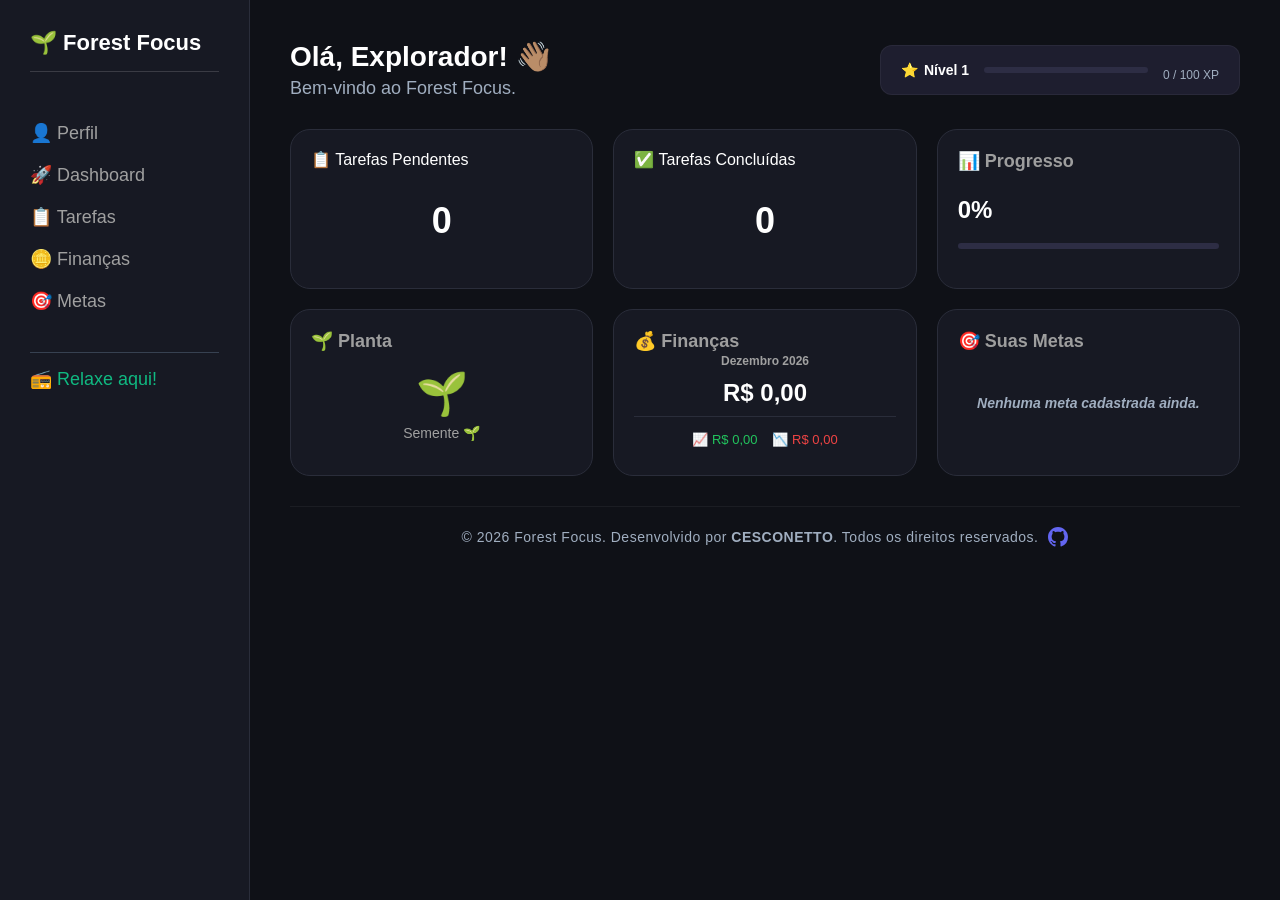
==== index.html @ 033cd70a "Estrutura ajustada para GitHub Pages" ====
<!DOCTYPE html>
<html lang="pt-BR">
<head>
  <meta charset="UTF-8">
  <meta name="viewport" content="width=device-width, initial-scale=1.0">
  <title>Dashboard - Forest Focus</title>
  <link class="icon" type="image/png" href="assets/img/favicon.png">
  <link rel="stylesheet" href="assets/css/style.css">
</head>
<body>

  <div class="container">

    <aside class="sidebar">
      <h2>🌱 Forest Focus</h2>
      <nav>
        <a href="pages/perfil.html">👤 Perfil</a>
        <a href="pages/index.html">🚀 Dashboard</a>
        <a href="pages/tarefas.html">📋 Tarefas</a>
        <a href="pages/financas.html">🪙 Finanças</a>
        <a href="pages/metas.html">🎯 Metas</a>

        <a href="https://www.youtube.com/watch?v=WpcsGddAj6o" target="_blank" style="margin-top: 20px; color: #10b981; border-top: 1px solid #374151; padding-top: 15px;">
          📻 Relaxe aqui!
        </a>
      </nav>
    </aside>

    <main class="main-content">

      <header style="display: flex; justify-content: space-between; align-items: center; margin-bottom: 30px; width: 100%;">
        <div>
          <h1 style="margin: 0; font-size: 28px; color: #fff;"> Olá, Explorador! 👋🏽</h1>
          <p style="margin: 5px 0 0 0; color: #a0aec0;">Bem-vindo ao Forest Focus.</p>
        </div>
        
        <div class="user-level-top" style="display: flex; align-items: center; gap: 15px; background: #1e1e2f; padding: 12px 20px; border-radius: 12px; min-width: 360px; border: 1px solid rgba(255,255,255,0.05);">
          <span style="font-size: 14px; font-weight: bold; color: #fff; white-space: nowrap; display: flex; align-items: center; gap: 6px;">
            ⭐ <span id="levelText" style="font-size: 14px; font-weight: bold; color: #fff; margin: 0; padding: 0; line-height: 1;">Nível 1</span>
          </span>
          <div class="progress-bar" style="flex-grow: 1; min-width: 120px; height: 6px; background: #2d2d44; border-radius: 3px; overflow: hidden; margin: 0;">
            <div id="levelFill" style="height: 100%; background: #f59e0b; width: 70%;"></div>
          </div>
          <span id="xpText" style="font-size: 12px; color: #a0aec0; font-weight: 500; white-space: nowrap;">70/100 XP</span>
        </div>
      </header>

      <section class="cards">

        <div class="card card-dash" style="display: flex; flex-direction: column; justify-content: flex-start; min-height: 160px; padding: 20px;">
          <h3 style="margin: 0 0 5px 0; font-size: 16px; color: #fff; font-weight: 500; text-align: left; width: 100%;">📋 Tarefas Pendentes</h3>
          <div style="display: flex; justify-content: center; align-items: center; flex-grow: 1; width: 100%;">
            <p id="taskCounter" class="dash-number" style="margin: 0; font-size: 36px; font-weight: bold; color: #fff; line-height: 1; text-align: center;">0</p>
          </div>
        </div>

        <div class="card card-dash" style="display: flex; flex-direction: column; justify-content: flex-start; min-height: 160px; padding: 20px;">
          <h3 style="margin: 0 0 5px 0; font-size: 16px; color: #fff; font-weight: 500; text-align: left; width: 100%;">✅ Tarefas Concluídas</h3>
          <div style="display: flex; justify-content: center; align-items: center; flex-grow: 1; width: 100%;">
            <p id="completedCounter" class="dash-number" style="margin: 0; font-size: 36px; font-weight: bold; color: #fff; line-height: 1; text-align: center;">0</p>
          </div>
        </div>

        <div class="card card-dash" style="display: flex; flex-direction: column; justify-content: space-between; min-height: 160px; padding: 20px;">
          <h3 style="margin: 0; text-align: left;">📊 Progresso</h3>
          <div style="margin-top: auto; margin-bottom: auto; width: 100%;">
            <p id="progressText" class="dash-number" style="font-size: 24px; font-weight: bold; margin: 0 0 10px 0; text-align: left;">0%</p>
            <div class="progress-bar" style="width: 100%; height: 6px; background: #2d2d44; border-radius: 3px; overflow: hidden;">
              <div id="progressFill" style="height: 100%; background: #6366f1; width: 0%;"></div>
            </div>
          </div>
        </div>

        <div class="card card-dash" style="display: flex; flex-direction: column; justify-content: space-between; min-height: 160px; padding: 20px;">
          <h3 style="margin: 0;">🌱 Planta</h3>
          <div style="margin-top: auto; margin-bottom: auto; text-align: center; width: 100%;">
            <div id="plantStage" style="font-size: 42px; margin: 5px 0;">🌱</div>
            <p id="plantProgress" style="color: var(--text-muted); font-size: 14px; margin: 0; font-weight: 500;">Brotando...</p>
          </div>
        </div>

        <div class="card card-dash" style="display: flex; flex-direction: column; justify-content: space-between; min-height: 160px; padding: 20px;">
          <h3 style="margin: 0;">💰 Finanças</h3>
          <div style="margin-top: auto; margin-bottom: auto; text-align: center; width: 100%;">
            <p id="financeMonth" style="color: var(--text-muted); font-size: 12px; margin: 0;">Junho 2026</p>
            <p id="balanceText" style="font-size: 24px; font-weight: bold; margin: 5px 0;">R$ 0,00</p>
            <div class="finance-summary" style="margin-top: 5px; display: flex; gap: 15px; justify-content: center;">
              <span id="incomeText" style="font-size: 13px;">📈 R$ 0,00</span>
              <span id="expenseText" style="font-size: 13px;">📉 R$ 0,00</span>
            </div>
          </div>
        </div>

        <div class="card card-dash" style="display: flex; flex-direction: column; justify-content: space-between; min-height: 160px; padding: 20px;">
          <h3 style="margin: 0; text-align: left;">🎯 Suas Metas</h3>
          <div id="dashboardGoalsContent" style="margin-top: auto; margin-bottom: auto; width: 100%; display: flex; flex-direction: column; justify-content: center;">
            <p style="color: #a0aec0; font-style: italic; font-size: 14px; margin: 0; text-align: left;">Carregando metas...</p>
          </div>
        </div>

      </section>

      <footer class="main-footer" style="display: flex; justify-content: center; align-items: center; gap: 10px; padding: 20px 0; margin-top: 30px; border-top: 1px solid rgba(255,255,255,0.05);">
        <p style="margin: 0; color: #a0aec0; font-size: 14px;">
          &copy; 2026 Forest Focus. Desenvolvido por <strong>CESCONETTO</strong>. Todos os direitos reservados.
        </p>
        <a href="https://github.com/ViniCesco" target="_blank" title="Ver meu GitHub" style="display: flex; align-items: center; text-decoration: none; transition: transform 0.2s ease;">
          <svg height="20" width="20" viewBox="0 0 16 16" fill="#6366f1" style="cursor: pointer;" onmouseover="this.style.fill='#818cf8'" onmouseout="this.style.fill='#6366f1'">
            <path d="M8 0C3.58 0 0 3.58 0 8c0 3.54 2.29 6.53 5.47 7.59.4.07.55-.17.55-.38 0-.19-.01-.82-.01-1.49-2.01.37-2.53-.49-2.69-.94-.09-.23-.48-.94-.82-1.13-.28-.15-.68-.52-.01-.53.63-.01 1.08.58 1.23.82.72 1.21 1.87.87 2.33.66.07-.52.28-.87.51-1.07-1.78-.2-3.64-.89-3.64-3.95 0-.87.31-1.59.82-2.15-.08-.2-.36-1.02.08-2.12 0 0 .67-.21 2.2.82.64-.18 1.32-.27 2-.27.68 0 1.36.09 2 .27 1.53-1.04 2.2-.82 2.2-.82.44 1.1.16 1.92.08 2.12.51.56.82 1.27.82 2.15 0 3.07-1.87 3.75-3.65 3.95.29.25.54.73.54 1.48 0 1.07-.01 1.93-.01 2.2 0 .21.15.46.55.38A8.013 8.013 0 0016 8c0-4.42-3.58-8-8-8z"></path>
          </svg>
        </a>
      </footer>

    </main>
  </div>

  <script src="assets/js/dashboard.js"></script>
</body>
</html>
---- assets/css/style.css ----
/* ========================================
   1. CONFIGURAÇÕES GERAIS E VARIÁVEIS
======================================== */
:root {
  --bg-main: #0f1117;
  --bg-card: #171923;
  --bg-select: #151a2e;
  --border-color: #2a2d3a;
  --primary: #4f46e5;
  --primary-hover: #6d5dfc;
  --success: #22c55e;
  --danger: #ef4444;
  --text-white: #ffffff;
  --text-muted: #a0a0a0;
  --text-label: #9e9e9e;
}

* {
  margin: 0;
  padding: 0;
  box-sizing: border-box;
  font-family: Arial, sans-serif;
}

body {
  background: var(--bg-main);
  color: var(--text-white);
}

.section-divider, hr {
  width: 100%;
  height: 1px;
  background: var(--border-color);
  border: none;
  margin: 40px 0;
}

hr {
  margin: 15px 0;
}

/* ========================================
   2. ESTRUTURA BASE E SIDEBAR
======================================== */
.container {
  display: flex;
  min-height: 100vh;
}

.main-content {
  flex: 1;
  padding: 40px;
}

header {
  margin-bottom: 40px;
}

header h1 {
  font-size: 36px;
  margin-bottom: 10px;
}

header p {
  color: var(--text-label);
  font-size: 18px;
}

.sidebar {
  width: 250px;
  background: var(--bg-card);
  padding: 30px;
  border-right: 1px solid var(--border-color);
}

.sidebar h2 {
  font-size: 22px;
  color: #ffffff;
  font-weight: 700;
  margin-bottom: 50px;
  white-space: nowrap;
  padding-bottom: 15px;
  border-bottom: 1px solid rgba(255, 255, 255, 0.15);
  display: block;
}

.sidebar nav {
  display: flex;
  flex-direction: column;
  gap: 20px;
}

.sidebar a {
  text-decoration: none;
  color: var(--text-muted);
  font-size: 18px;
  transition: transform 0.3s ease, color 0.3s ease;
}

.sidebar a:hover {
  color: var(--text-white);
  transform: translateX(5px);
}

/* ========================================
   3. CARDS DO PAINEL (DASHBOARD & METAS)
======================================== */
.cards {
  display: grid;
  grid-template-columns: repeat(3, 1fr);
  gap: 20px;
}

.card {
  background: var(--bg-card);
  padding: 30px;
  border-radius: 20px;
  border: 1px solid var(--border-color);
  transition: transform 0.3s ease, border-color 0.3s ease;
}

.card:hover {
  transform: translateY(-5px);
  border-color: var(--primary);
}

.card h3 {
  color: var(--text-label);
  margin-bottom: 15px;
  font-size: 18px;
}

.card p {
  font-weight: bold;
  line-height: 1.5;
}

.card-wide {
  grid-column: span 3;
}

.meta-empty {
  text-align: center;
  margin-top: 30px;
  color: var(--text-label);
}

/* ========================================
   4. FORMULÁRIOS E CAMPOS DE ENTRADA
======================================== */
.tasks {
  margin-top: 15px;
}

.tasks h2 {
  margin-bottom: 20px;
}

.task-input {
  display: flex;
  gap: 10px;
  margin-bottom: 20px;
}

.task-input input {
  flex: 1;
  padding: 15px;
  border: none;
  border-radius: 12px;
  background: var(--bg-card);
  color: var(--text-white);
  font-size: 16px;
}

.task-input input:focus {
  outline: 2px solid var(--primary);
}

.task-input select, 
#taskCategory, 
#taskPriority {
  height: 48px;
  padding: 0 16px;
  border: 1px solid rgba(255, 255, 255, 0.05);
  border-radius: 16px;
  background: var(--bg-select);
  color: var(--text-white);
  font-size: 15px;
  min-width: 180px;
  outline: none;
  cursor: pointer;
  transition: background 0.2s ease;
}

#taskPriority {
  min-width: 170px;
}

.task-input select:hover, 
#taskCategory:hover {
  background: #1b2240;
}

#taskCategory:focus {
  box-shadow: 0 0 0 2px rgba(109, 93, 252, 0.3);
}

.task-input button {
  height: 48px;
  padding: 0 25px;
  border: none;
  border-radius: 12px;
  background: var(--primary-hover);
  color: var(--text-white);
  font-weight: 600;
  cursor: pointer;
  transition: transform 0.3s ease;
}

.task-input button:hover {
  transform: scale(1.03);
}

/* ========================================
   5. LISTAGEM DE TAREFAS E CONTEÚDO
======================================== */
#taskList {
  list-style: none;
}

#taskList li {
  background: var(--bg-card);
  border: 1px solid var(--border-color);
  padding: 15px;
  border-radius: 12px;
  margin-bottom: 10px;
  display: flex;
  justify-content: space-between;
  align-items: center;
  transition: border-color 0.3s ease;
}

#taskList li:hover {
  border-color: var(--primary);
}

.check-container {
  display: flex;
  align-items: center;
  gap: 10px;
  cursor: pointer;
}

.check-container input {
  width: 18px;
  height: 18px;
}

.completed, .done {
  text-decoration: line-through;
  opacity: 0.5;
}

.task-tags {
  display: flex;
  gap: 6px;
  margin-bottom: 6px;
}

.task-category {
  display: inline-block;
  padding: 4px 10px;
  border-radius: 20px;
  background: rgba(124, 92, 255, 0.15);
  color: #a78bfa;
  font-size: 11px;
  font-weight: 600;
}

.task-priority {
  display: inline-block;
  padding: 4px 10px;
  border-radius: 20px;
  background: rgba(255, 255, 255, 0.08);
  font-size: 11px;
  font-weight: 600;
}

.task-actions {
  display: flex;
  gap: 10px;
}

.task-actions button, 
#taskList button {
  background: transparent;
  border: none;
  cursor: pointer;
  font-size: 18px;
  margin-left: 5px;
  transition: transform 0.2s ease;
}

#taskList button:hover {
  transform: scale(1.2);
}

/* ========================================
   6. MÓDULO GAMIFICAÇÃO & JARDIM FLORESTA
======================================= */
.progress-bar {
  width: 100%;
  height: 10px;
  margin-top: 15px;
  background: var(--border-color);
  border-radius: 999px;
  overflow: hidden;
}

#progressFill {
  width: 0%;
  height: 100%;
  background: var(--primary);
  transition: width 0.3s ease;
}

#plantStage {
  font-size: 56px;
  margin: 15px 0;
  text-align: center;
}

#plantProgress {
  margin-top: 5px;
  color: var(--text-muted);
  font-size: 16px;
  text-align: center;
}

#gardenArea {
  display: none;
  margin-top: 15px;
  font-size: 28px;
  line-height: 1.8;
}

#treeCounter, #levelText {
  font-size: 32px;
  text-align: center;
}

#levelFill {
  width: 0%;
  height: 100%;
  background: gold;
  transition: width 0.3s ease;
}

#xpText {
  font-size: 14px;
  text-align: center;
  margin-top: 10px;
  color: var(--text-muted);
}

#newDayButton, #toggleGardenButton {
  border: none;
  padding: 12px 20px;
  border-radius: 12px;
  color: var(--text-white);
  font-weight: bold;
  cursor: pointer;
  transition: transform 0.3s ease, opacity 0.3s ease;
}

#newDayButton {
  background: var(--success);
  margin-bottom: 20px;
}

#toggleGardenButton {
  width: 100%;
  margin-top: 15px;
  background: var(--primary);
}

#newDayButton:hover, #toggleGardenButton:hover {
  transform: translateY(-2px);
  opacity: 0.9;
}

/* ========================================
   7. MÓDULO FINANCEIRO
======================================== */
#monthFilter {
  width: 100%;
  padding: 14px;
  margin-bottom: 20px;
  border: 1px solid var(--border-color);
  border-radius: 12px;
  background: var(--bg-card);
  color: var(--text-white);
  font-size: 15px;
}

#monthFilter:focus {
  outline: none;
  border-color: var(--primary);
}

#financeMonth {
  color: var(--text-muted);
  font-size: 14px;
  margin-bottom: 10px;
}

.finance-label {
  color: #777;
  font-size: 13px;
  margin-top: 10px;
}

#balanceText {
  font-size: 30px;
  font-weight: bold;
  margin: 10px 0;
}

.finance-summary {
  border-top: 1px solid var(--border-color);
  margin-top: 15px;
  padding-top: 15px;
}

.income, #incomeText, .income-value {
  color: var(--success);
}

.expense, #expenseText, .expense-value {
  color: var(--danger);
}

#incomeText {
  margin-bottom: 8px;
}

.finance-description {
  color: var(--text-white);
  font-weight: bold;
  display: block;
}

.finance-date {
  color: var(--text-label);
  font-size: 12px;
  display: block;
  margin-top: 4px;
}

.income-value, .expense-value {
  font-weight: bold;
  display: block;
  margin-top: 10px;
}

#financeHistory {
  margin-top: 20px;
}

#financeHistory li {
  list-style: none;
  background: var(--bg-card);
  border: 1px solid var(--border-color);
  border-radius: 12px;
  padding: 15px;
  margin-bottom: 10px;
  display: flex;
  justify-content: space-between;
  align-items: center;
}

.delete-finance {
  background: transparent;
  border: none;
  color: var(--danger);
  cursor: pointer;
  font-size: 18px;
}

.month-card {
  background: var(--bg-card);
  border: 1px solid var(--border-color);
  border-radius: 15px;
  padding: 20px;
  margin-bottom: 15px;
}

.month-card h3 { margin-bottom: 10px; }
.month-card p { margin: 5px 0; }

.month-card summary, .smart-guide summary {
  cursor: pointer;
  color: var(--text-muted);
  user-select: none;
}

.month-card summary { margin-top: 10px; }

.month-details {
  margin-top: 15px;
}

.month-details p, .history-line {
  margin-bottom: 10px;
}

.history-line {
  display: flex;
  align-items: center;
  gap: 8px;
  margin: 8px 0;
  color: var(--text-white);
  font-size: 14px;
}

#toggleFinanceHistory {
  width: 100%;
  margin-top: 15px;
  padding: 12px 16px;
  background: var(--bg-card);
  border: 1px solid var(--border-color);
  color: var(--text-muted);
  border-radius: 12px;
  cursor: pointer;
  display: flex;
  align-items: center;
  justify-content: center;
  gap: 8px;
  font-weight: bold;
  transition: border-color 0.3s ease, color 0.3s ease, transform 0.3s ease;
}

#toggleFinanceHistory:hover {
  border-color: var(--primary);
  color: var(--text-white);
  transform: translateY(-2px);
}

/* ========================================
   8. COMPONENTES EXTRA (MÉTODO SMART)
======================================== */
.smart-guide {
  margin-top: 15px;
  margin-bottom: 40px;
  color: var(--text-muted);
}

.smart-content {
  margin-top: 10px;
  padding: 15px;
  border-radius: 12px;
  background: var(--bg-card);
  border: 1px solid var(--border-color);
}

/* ========================================
   9. RESPONSIVIDADE (MEDIA QUERIES)
======================================== */
@media (max-width: 1200px) {
  .cards {
    grid-template-columns: repeat(2, 1fr);
  }
}

@media (max-width: 768px) {
  .container {
    flex-direction: column;
  }

  .sidebar {
    width: 100%;
    border-right: none;
    border-bottom: 1px solid var(--border-color);
  }

  .cards {
    grid-template-columns: 1fr;
  }
  
  .card-wide {
    grid-column: span 1;
  }

  .task-input {
    flex-direction: column;
  }
  
  .task-input select, 
  #taskCategory, 
  #taskPriority {
    width: 100%;
  }
}

/* ========================================
   10. ESTILIZAÇÃO DO RODAPÉ (FOOTER)
======================================== */
.main-footer {
  margin-top: 40px;
  padding: 20px 0;
  border-top: 1px solid rgba(255, 255, 255, 0.05);
  text-align: center;
  width: 100%;
}

.main-footer p {
  color: #64748b;
  font-size: 14px;
  letter-spacing: 0.5px;
}

/* ==========================================
   11. SISTEMA DE AVATAR DO PERFIL 
========================================== */
.avatar-circle {
  width: 80px;
  height: 80px;
  background-color: #1f2937;
  border-radius: 50%;
  display: flex;
  align-items: center;
  justify-content: center;
  font-size: 42px;
  border: 2px solid #374151;
  transition: transform 0.2s ease;
}

.btn-mudar-foto {
  background-color: #374151;
  color: #ffffff;
  border: none;
  padding: 4px 10px;
  border-radius: 6px;
  font-size: 12px;
  cursor: pointer;
  transition: background 0.2s ease;
}

.btn-mudar-foto:hover {
  background-color: #4b5563;
}

.avatar-modal {
  display: none; 
  padding: 20px; 
  background-color: #1f2937; 
  border: 1px solid #374151;
  border-radius: 12px; 
  margin-top: 15px;
  margin-bottom: 20px;
  box-shadow: 0 4px 6px -1px rgba(0, 0, 0, 0.5);
}

.avatar-options {
  font-size: 36px; 
  display: flex; 
  gap: 20px; 
  justify-content: center;
}

.avatar-options span {
  cursor: pointer;
  transition: transform 0.2s ease;
}

.avatar-options span:hover, .avatar-circle:hover {
  transform: scale(1.15);
}
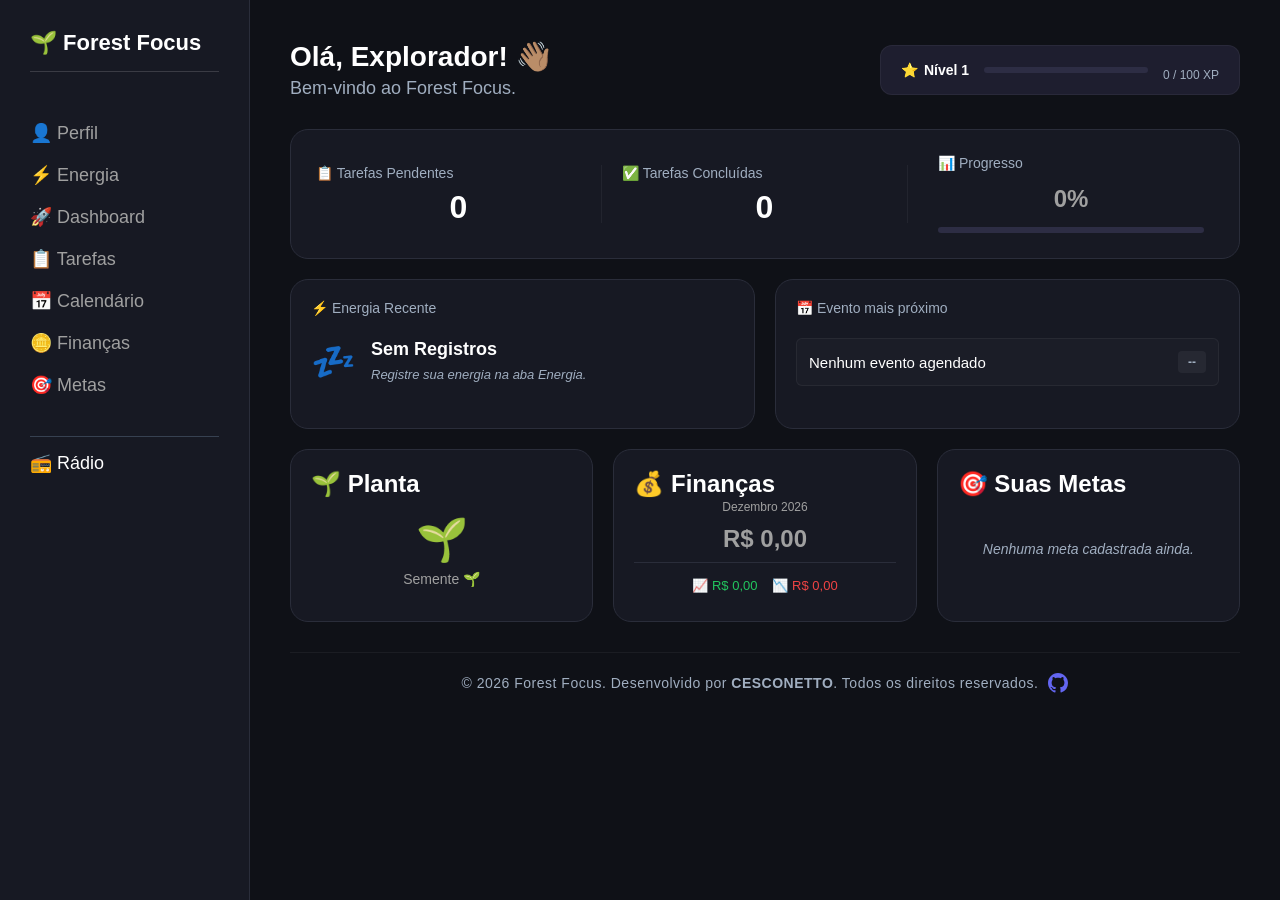
==== commit c84b04d4: "Forest Focos 1.5v" ====
--- a/index.html
+++ b/index.html
@@ -3,25 +3,34 @@
 <head>
   <meta charset="UTF-8">
   <meta name="viewport" content="width=device-width, initial-scale=1.0">
-  <title>Dashboard - Forest Focus</title>
-  <link class="icon" type="image/png" href="assets/img/favicon.png">
+  <title>Dashboard - Forest Focus 1.5v</title>
+  <link rel="icon" type="image/png" href="assets/img/favicon.png">
   <link rel="stylesheet" href="assets/css/style.css">
+  <link rel="manifest" href="./manifest.json">
+<meta name="theme-color" content="#1a1a2e">
+
 </head>
 <body>
 
   <div class="container">
 
     <aside class="sidebar">
-      <h2>🌱 Forest Focus</h2>
+      <h2>🌱 Forest Focus </h2>
+
+      <button class="menu-toggle" aria-label="Abrir menu">
+        Menu <span class="menu-icon">❯</span>
+      </button>
+
       <nav>
         <a href="pages/perfil.html">👤 Perfil</a>
-        <a href="pages/index.html">🚀 Dashboard</a>
+        <a href="pages/energia.html">⚡ Energia</a>
+        <a href="#">🚀 Dashboard</a>
         <a href="pages/tarefas.html">📋 Tarefas</a>
+        <a href="pages/calendario.html">📅 Calendário</a>
         <a href="pages/financas.html">🪙 Finanças</a>
         <a href="pages/metas.html">🎯 Metas</a>
-
-        <a href="https://www.youtube.com/watch?v=WpcsGddAj6o" target="_blank" style="margin-top: 20px; color: #10b981; border-top: 1px solid #374151; padding-top: 15px;">
-          📻 Relaxe aqui!
+        <a href="https://youtu.be/IvgZ4maSn4c" target="_blank" style="margin-top: 20px; color: #ffffff; border-top: 1px solid #374151; padding-top: 15px;">
+          📻 Rádio
         </a>
       </nav>
     </aside>
@@ -45,57 +54,90 @@
         </div>
       </header>
 
-      <section class="cards">
+      <section class="cards" style="display: flex; flex-direction: column; gap: 20px; width: 100%;">
 
-        <div class="card card-dash" style="display: flex; flex-direction: column; justify-content: flex-start; min-height: 160px; padding: 20px;">
-          <h3 style="margin: 0 0 5px 0; font-size: 16px; color: #fff; font-weight: 500; text-align: left; width: 100%;">📋 Tarefas Pendentes</h3>
-          <div style="display: flex; justify-content: center; align-items: center; flex-grow: 1; width: 100%;">
-            <p id="taskCounter" class="dash-number" style="margin: 0; font-size: 36px; font-weight: bold; color: #fff; line-height: 1; text-align: center;">0</p>
+        <!-- 1. BLOCO UNIFICADO DO TOPO (Métricas de Tarefas e Progresso) -->
+        <div class="card card-dash" style="display: grid; grid-template-columns: repeat(3, 1fr); gap: 20px; align-items: center; padding: 25px; min-height: auto;">
+          <div class="metric-item" style="text-align: center; border-right: 1px solid rgba(255,255,255,0.05);">
+            <h3 style="margin: 0 0 10px 0; font-size: 14px; color: #a0aec0; font-weight: 500;">📋 Tarefas Pendentes</h3>
+            <p id="taskCounter" class="dash-number" style="margin: 0; font-size: 32px; font-weight: bold; color: #fff; line-height: 1;">0</p>
           </div>
-        </div>
+          
+          <div class="metric-item" style="text-align: center; border-right: 1px solid rgba(255,255,255,0.05);">
+            <h3 style="margin: 0 0 10px 0; font-size: 14px; color: #a0aec0; font-weight: 500;">✅ Tarefas Concluídas</h3>
+            <p id="completedCounter" class="dash-number" style="margin: 0; font-size: 32px; font-weight: bold; color: #fff; line-height: 1;">0</p>
+          </div>
 
-        <div class="card card-dash" style="display: flex; flex-direction: column; justify-content: flex-start; min-height: 160px; padding: 20px;">
-          <h3 style="margin: 0 0 5px 0; font-size: 16px; color: #fff; font-weight: 500; text-align: left; width: 100%;">✅ Tarefas Concluídas</h3>
-          <div style="display: flex; justify-content: center; align-items: center; flex-grow: 1; width: 100%;">
-            <p id="completedCounter" class="dash-number" style="margin: 0; font-size: 36px; font-weight: bold; color: #fff; line-height: 1; text-align: center;">0</p>
-          </div>
-        </div>
-
-        <div class="card card-dash" style="display: flex; flex-direction: column; justify-content: space-between; min-height: 160px; padding: 20px;">
-          <h3 style="margin: 0; text-align: left;">📊 Progresso</h3>
-          <div style="margin-top: auto; margin-bottom: auto; width: 100%;">
-            <p id="progressText" class="dash-number" style="font-size: 24px; font-weight: bold; margin: 0 0 10px 0; text-align: left;">0%</p>
-            <div class="progress-bar" style="width: 100%; height: 6px; background: #2d2d44; border-radius: 3px; overflow: hidden;">
+          <div class="metric-item" style="text-align: center; padding: 0 10px;">
+            <h3 style="margin: 0 0 10px 0; font-size: 14px; color: #a0aec0; font-weight: 500;">📊 Progresso</h3>
+            <p id="progressText" class="dash-number" style="font-size: 24px; font-weight: bold; margin: 0 0 10px 0; text-align: center;">0%</p>
+            <div class="progress-bar" style="width: 100%; height: 6px; background: #2d2d44; border-radius: 3px; overflow: hidden; margin: 0 auto;">
               <div id="progressFill" style="height: 100%; background: #6366f1; width: 0%;"></div>
             </div>
           </div>
         </div>
 
-        <div class="card card-dash" style="display: flex; flex-direction: column; justify-content: space-between; min-height: 160px; padding: 20px;">
-          <h3 style="margin: 0;">🌱 Planta</h3>
-          <div style="margin-top: auto; margin-bottom: auto; text-align: center; width: 100%;">
-            <div id="plantStage" style="font-size: 42px; margin: 5px 0;">🌱</div>
-            <p id="plantProgress" style="color: var(--text-muted); font-size: 14px; margin: 0; font-weight: 500;">Brotando...</p>
+        <!-- 2. NOVA LINHA DO MEIO: ENERGIA & CALENDÁRIO (GRID 2 COLUNAS) -->
+        <div style="display: grid; grid-template-columns: repeat(2, 1fr); gap: 20px; width: 100%;">
+          
+          <!-- Card de Estado de Energia Recente -->
+          <div class="card card-dash" style="min-height: 150px; display: flex; flex-direction: column; justify-content: center; padding: 20px;">
+            <h3 style="margin: 0; font-size: 14px; color: #a0aec0; font-weight: 500; align-self: flex-start;">⚡ Energia Recente</h3>
+            <div id="dashEnergyStatus" style="display: flex; align-items: center; gap: 15px; margin-top: auto; margin-bottom: auto;">
+              <span id="dashEnergyEmoji" style="font-size: 36px;">🔋</span>
+              <div>
+                <h4 id="dashEnergyLabel" style="margin: 0; font-size: 18px; color: #fff; font-weight: bold;">Carregando...</h4>
+                <p id="dashEnergyNote" style="margin: 5px 0 0 0; font-size: 13px; color: #a0aec0; font-style: italic; white-space: nowrap; overflow: hidden; text-overflow: ellipsis; max-width: 250px;">"Buscando último registro..."</p>
+              </div>
+            </div>
           </div>
+
+          <!-- Card de Compromisso Mais Próximo -->
+          <div class="card card-dash" style="min-height: 150px; display: flex; flex-direction: column; justify-content: center; padding: 20px;">
+            <h3 style="margin: 0; font-size: 14px; color: #a0aec0; font-weight: 500; align-self: flex-start;">📅 Evento mais próximo</h3>
+            <div id="dashNextEvent" style="margin-top: auto; margin-bottom: auto; width: 100%;">
+              <div style="display: flex; justify-content: space-between; align-items: center; padding: 12px; background: rgba(255,255,255,0.02); border-radius: 6px; border: 1px solid rgba(255,255,255,0.05);">
+                <span id="dashEventTitle" style="font-size: 15px; font-weight: 500; color: #fff;">Nenhum evento agendado</span>
+                <span id="dashEventBadge" style="font-size: 12px; color: #3182ce; background: rgba(49,130,206,0.1); padding: 4px 10px; border-radius: 4px; font-weight: bold;">--</span>
+              </div>
+            </div>
+          </div>
+
         </div>
 
-        <div class="card card-dash" style="display: flex; flex-direction: column; justify-content: space-between; min-height: 160px; padding: 20px;">
-          <h3 style="margin: 0;">💰 Finanças</h3>
-          <div style="margin-top: auto; margin-bottom: auto; text-align: center; width: 100%;">
-            <p id="financeMonth" style="color: var(--text-muted); font-size: 12px; margin: 0;">Junho 2026</p>
-            <p id="balanceText" style="font-size: 24px; font-weight: bold; margin: 5px 0;">R$ 0,00</p>
-            <div class="finance-summary" style="margin-top: 5px; display: flex; gap: 15px; justify-content: center;">
-              <span id="incomeText" style="font-size: 13px;">📈 R$ 0,00</span>
-              <span id="expenseText" style="font-size: 13px;">📉 R$ 0,00</span>
+        <!-- 3. TRES CARDS DO INFERIOR (PERMANECEM IGUAIS EM GRID 3 COLUNAS) -->
+        <div style="display: grid; grid-template-columns: repeat(3, 1fr); gap: 20px; width: 100%;">
+          
+          <!-- Card Planta -->
+          <div class="card card-dash" style="display: flex; flex-direction: column; justify-content: space-between; min-height: 160px; padding: 20px;">
+            <h3 style="margin: 0; text-align: left;">🌱 Planta</h3>
+            <div style="margin-top: auto; margin-bottom: auto; text-align: center; width: 100%;">
+              <div id="plantStage" style="font-size: 42px; margin: 5px 0;">🌱</div>
+              <p id="plantProgress" style="color: var(--text-muted); font-size: 14px; margin: 0; font-weight: 500;">Brotando...</p>
             </div>
           </div>
-        </div>
 
-        <div class="card card-dash" style="display: flex; flex-direction: column; justify-content: space-between; min-height: 160px; padding: 20px;">
-          <h3 style="margin: 0; text-align: left;">🎯 Suas Metas</h3>
-          <div id="dashboardGoalsContent" style="margin-top: auto; margin-bottom: auto; width: 100%; display: flex; flex-direction: column; justify-content: center;">
-            <p style="color: #a0aec0; font-style: italic; font-size: 14px; margin: 0; text-align: left;">Carregando metas...</p>
+          <!-- Card Finanças -->
+          <div class="card card-dash" style="display: flex; flex-direction: column; justify-content: space-between; min-height: 160px; padding: 20px;">
+            <h3 style="margin: 0; text-align: left;">💰 Finanças</h3>
+            <div style="margin-top: auto; margin-bottom: auto; text-align: center; width: 100%;">
+              <p id="financeMonth" style="color: var(--text-muted); font-size: 12px; margin: 0;">Junho 2026</p>
+              <p id="balanceText" style="font-size: 24px; font-weight: bold; margin: 5px 0;">R$ 0,00</p>
+              <div class="finance-summary" style="margin-top: 5px; display: flex; gap: 15px; justify-content: center;">
+                <span id="incomeText" style="font-size: 13px;">📈 R$ 0,00</span>
+                <span id="expenseText" style="font-size: 13px;">📉 R$ 0,00</span>
+              </div>
+            </div>
           </div>
+
+          <!-- Card Suas Metas -->
+          <div class="card card-dash" style="display: flex; flex-direction: column; justify-content: space-between; min-height: 160px; padding: 20px;">
+            <h3 style="margin: 0; text-align: left;">🎯 Suas Metas</h3>
+            <div id="dashboardGoalsContent" style="margin-top: auto; margin-bottom: auto; width: 100%; display: flex; flex-direction: column; justify-content: center;">
+              <p style="color: #a0aec0; font-style: italic; font-size: 14px; margin: 0; text-align: left;">Carregando metas...</p>
+            </div>
+          </div>
+
         </div>
 
       </section>
@@ -115,5 +157,6 @@
   </div>
 
   <script src="assets/js/dashboard.js"></script>
+
 </body>
 </html>
--- a/assets/css/style.css
+++ b/assets/css/style.css
@@ -105,44 +105,54 @@
 /* ========================================
    3. CARDS DO PAINEL (DASHBOARD & METAS)
 ======================================== */
+/* --- AJUSTES DO DASHBOARD GRID --- */
+
+/* Garante que a seção principal limpe estilos antigos de grid global */
 .cards {
-  display: grid;
-  grid-template-columns: repeat(3, 1fr);
-  gap: 20px;
-}
-
-.card {
-  background: var(--bg-card);
-  padding: 30px;
-  border-radius: 20px;
-  border: 1px solid var(--border-color);
-  transition: transform 0.3s ease, border-color 0.3s ease;
-}
-
-.card:hover {
-  transform: translateY(-5px);
-  border-color: var(--primary);
-}
-
-.card h3 {
-  color: var(--text-label);
-  margin-bottom: 15px;
-  font-size: 18px;
-}
-
-.card p {
-  font-weight: bold;
-  line-height: 1.5;
-}
-
-.card-wide {
-  grid-column: span 3;
-}
-
-.meta-empty {
-  text-align: center;
-  margin-top: 30px;
-  color: var(--text-label);
+    display: flex !important;
+    flex-direction: column !important;
+    gap: 20px !important;
+    width: 100%;
+}
+
+/* Força os cards internos a respeitarem a altura interna e layouts flex/grid */
+.card-dash {
+    background: #1e1e2f; /* Mantém o fundo padrão escuro */
+    border: 1px solid rgba(255, 255, 255, 0.05);
+    border-radius: 12px;
+    transition: transform 0.2s ease, box-shadow 0.2s ease;
+}
+
+/* Efeito de Hover sutil padrão para os novos blocos */
+.card-dash:hover {
+    transform: translateY(-2px);
+    box-shadow: 0 8px 20px rgba(0, 0, 0, 0.2);
+}
+
+/* Responsividade básica para telas menores (Notebooks e Tablets) */
+@media (max-width: 900px) {
+    .card-dash[style*="grid-template-columns: repeat(3, 1fr)"],
+    div[style*="grid-template-columns: repeat(3, 1fr)"] {
+        grid-template-columns: 1fr !important;
+        gap: 15px !important;
+    }
+    
+    div[style*="grid-template-columns: repeat(2, 1fr)"] {
+        grid-template-columns: 1fr !important;
+        gap: 15px !important;
+    }
+    
+    /* Remove as bordas laterais do topo unificado no mobile */
+    .metric-item {
+        border-right: none !important;
+        border-bottom: 1px solid rgba(255, 255, 255, 0.05);
+        padding-bottom: 15px !important;
+        margin-bottom: 10px;
+    }
+    .metric-item:last-child {
+        border-bottom: none !important;
+        padding-bottom: 0 !important;
+    }
 }
 
 /* ========================================
@@ -564,41 +574,11 @@
 }
 
 /* ========================================
-   9. RESPONSIVIDADE (MEDIA QUERIES)
+   9. RESPONSIVIDADE DESKTOP/TABLET INTERMEDIÁRIO
 ======================================== */
 @media (max-width: 1200px) {
   .cards {
     grid-template-columns: repeat(2, 1fr);
-  }
-}
-
-@media (max-width: 768px) {
-  .container {
-    flex-direction: column;
-  }
-
-  .sidebar {
-    width: 100%;
-    border-right: none;
-    border-bottom: 1px solid var(--border-color);
-  }
-
-  .cards {
-    grid-template-columns: 1fr;
-  }
-  
-  .card-wide {
-    grid-column: span 1;
-  }
-
-  .task-input {
-    flex-direction: column;
-  }
-  
-  .task-input select, 
-  #taskCategory, 
-  #taskPriority {
-    width: 100%;
   }
 }
 
@@ -675,4 +655,660 @@
 
 .avatar-options span:hover, .avatar-circle:hover {
   transform: scale(1.15);
+}
+
+/* ========================================
+   12. RESPONSIVIDADE MOBILE OTIMIZADA (COM MENU RECOLHÍVEL)
+======================================== */
+
+@media (max-width: 768px) {
+  /* ... (mantenha suas regras de .container e .main-content aqui) ... */
+
+  .sidebar {
+    width: 100%;
+    padding: 15px;
+    border-right: none;
+    border-bottom: 1px solid rgba(255, 255, 255, 0.05);
+    position: sticky;
+    top: 0;
+    z-index: 999;
+    background: #1e1e2f; 
+    box-sizing: border-box;
+  }
+
+  .sidebar h2 {
+    display: none; /* Esconde o título fixo para economizar espaço no mobile */
+  }
+
+  /* Estilo do botão de expansão do menu */
+  .menu-toggle {
+    display: flex !important;
+    justify-content: space-between;
+    align-items: center;
+    width: 100%;
+    padding: 12px 15px;
+    background: rgba(255, 255, 255, 0.05);
+    border: 1px solid rgba(255, 255, 255, 0.1);
+    border-radius: 8px;
+    color: #fff;
+    font-size: 16px;
+    font-weight: 600;
+    cursor: pointer;
+    box-sizing: border-box;
+  }
+
+  .menu-toggle .menu-icon {
+    transition: transform 0.3s ease;
+    font-size: 14px;
+    color: #a78bfa;
+  }
+
+  /* Oculta as opções de navegação por padrão no mobile */
+  .sidebar nav {
+    display: none !important; 
+    grid-template-columns: repeat(2, 1fr); 
+    gap: 10px;
+    width: 100%;
+    margin-top: 10px;
+  }
+
+  /* TRUQUE CSS: Quando o botão ou a própria barra recebe o clique/foco, o menu abre! */
+  .sidebar:focus-within nav {
+    display: grid !important;
+  }
+
+  /* Rotaciona a seta para baixo "▼" quando o menu estiver aberto */
+  .sidebar:focus-within .menu-toggle .menu-icon {
+    transform: rotate(90deg);
+  }
+
+  /* Estilização interna dos links do menu */
+  .sidebar a, 
+  .sidebar nav a {
+    font-size: 13px;
+    display: flex !important;
+    align-items: center;
+    justify-content: center;
+    gap: 8px;
+    padding: 12px 8px;
+    background: rgba(255, 255, 255, 0.03);
+    border-radius: 8px;
+    border: 1px solid rgba(255, 255, 255, 0.05);
+    text-align: center;
+    text-decoration: none;
+    margin: 0 !important;
+    box-sizing: border-box;
+    color: #fff;
+  }
+
+  .sidebar nav a[href*="youtube.com"] {
+    border: 1px solid rgba(16, 185, 129, 0.3) !important;
+    background: rgba(16, 185, 129, 0.05) !important;
+  }
+
+  .sidebar nav::after {
+    display: none !important;
+  }
+
+  /* ... (mantenha o restante das suas regras do @media: .cards, .task-input, etc) ... */
+}
+
+/* Oculta o botão de menu nas telas de Computador/Desktop */
+@media (min-width: 769px) {
+  .menu-toggle {
+    display: none !important;
+  }
+}
+
+/* ========================================
+   13. MÓDULO CALENDÁRIO
+======================================== */
+
+.calendar-header{
+    display:flex;
+    justify-content:space-between;
+    align-items:center;
+    margin-bottom:20px;
+    gap:20px;
+}
+
+.calendar-header h2{
+    flex:1;
+    text-align:center;
+    font-size:28px;
+    color:var(--text-white);
+}
+
+.calendar-header button,
+#todayButton{
+    background:var(--bg-card);
+    border:1px solid var(--border-color);
+    color:var(--text-white);
+    padding:12px 18px;
+    border-radius:12px;
+    cursor:pointer;
+    transition:.25s;
+    font-size:15px;
+    font-weight:600;
+}
+
+.calendar-header button:hover,
+#todayButton:hover{
+    border-color:var(--primary);
+    background:var(--primary);
+    transform:translateY(-2px);
+}
+
+#todayButton{
+    margin-bottom:20px;
+}
+
+.calendar-weekdays{
+    display:grid;
+    grid-template-columns:repeat(7,1fr);
+    margin-bottom:10px;
+    text-align:center;
+    color:var(--text-label);
+    font-weight:bold;
+}
+
+.calendar-grid{
+    display:grid;
+    grid-template-columns:repeat(7,1fr);
+    gap:10px;
+}
+
+.calendar-day{
+    background:var(--bg-card);
+    border:1px solid var(--border-color);
+    border-radius:16px;
+    min-height:120px;
+    padding:12px;
+    cursor:pointer;
+    transition:.25s;
+    position:relative;
+    display:flex;
+    flex-direction:column;
+}
+
+.calendar-day:hover{
+    border-color:var(--primary);
+    transform:translateY(-3px);
+}
+
+.calendar-day-number{
+    font-size:18px;
+    font-weight:bold;
+}
+
+.calendar-other-month{
+    opacity:.35;
+}
+
+.calendar-today{
+    border:2px solid var(--primary);
+    box-shadow:0 0 15px rgba(79,70,229,.25);
+}
+
+.event-dots{
+    display:flex;
+    flex-wrap:wrap;
+    gap:5px;
+    margin-top:10px;
+}
+
+.event-dot{
+    width:8px;
+    height:8px;
+    background:var(--success);
+    border-radius:50%;
+}
+
+.event-preview{
+    margin-top:8px;
+    font-size:12px;
+    color:var(--text-muted);
+    overflow:hidden;
+    text-overflow:ellipsis;
+    white-space:nowrap;
+}
+
+#eventList{
+    margin-top:20px;
+}
+
+.event-card{
+    background:var(--bg-card);
+    border:1px solid var(--border-color);
+    border-radius:15px;
+    padding:18px;
+    margin-bottom:15px;
+    transition:.25s;
+}
+
+.event-card:hover{
+    border-color:var(--primary);
+}
+
+.event-card h3{
+    margin-bottom:8px;
+    font-size:19px;
+}
+
+.event-info{
+    color:var(--text-muted);
+    font-size:14px;
+    margin:5px 0;
+}
+
+.event-description{
+    margin-top:12px;
+    line-height:1.5;
+}
+
+.event-actions{
+    display:flex;
+    justify-content:flex-end;
+    gap:10px;
+    margin-top:18px;
+}
+
+.event-actions button{
+    background:none;
+    border:none;
+    cursor:pointer;
+    font-size:18px;
+    transition:.2s;
+}
+
+.event-actions button:hover{
+    transform:scale(1.2);
+}
+
+.empty-events{
+    text-align:center;
+    color:var(--text-muted);
+    padding:35px;
+    background:var(--bg-card);
+    border:1px dashed var(--border-color);
+    border-radius:15px;
+}
+
+@media(max-width:900px){
+
+    .calendar-grid{
+        gap:6px;
+    }
+
+    .calendar-day{
+        min-height:85px;
+        padding:8px;
+    }
+
+    .calendar-day-number{
+        font-size:15px;
+    }
+
+    .calendar-header{
+        flex-wrap:wrap;
+    }
+
+    .calendar-header h2{
+        order:-1;
+        width:100%;
+        margin-bottom:10px;
+        font-size:22px;
+    }
+
+    .calendar-weekdays{
+        font-size:12px;
+    }
+
+}
+
+/* ========================================
+   14. EVENTOS CONCLUÍDOS
+======================================== */
+
+.event-completed{
+
+    opacity:.55;
+
+    border-color:#22c55e;
+
+}
+
+.event-completed h3{
+
+    text-decoration:line-through;
+
+    color:#22c55e;
+
+}
+
+.event-actions{
+
+    margin-top:18px;
+
+    display:flex;
+
+    justify-content:space-between;
+
+    align-items:center;
+
+}
+
+.event-actions label{
+
+    display:flex;
+
+    align-items:center;
+
+    gap:8px;
+
+    cursor:pointer;
+
+    user-select:none;
+
+}
+
+.event-actions input{
+
+    width:18px;
+
+    height:18px;
+
+    cursor:pointer;
+
+}
+
+.event-actions button{
+
+    background:none;
+
+    border:none;
+
+    font-size:20px;
+
+    cursor:pointer;
+
+    transition:.2s;
+
+}
+
+.event-actions button:hover{
+
+    transform:scale(1.2);
+
+}
+
+.edit-btn,
+.delete-btn{
+
+    background:none;
+    border:none;
+
+    font-size:20px;
+
+    cursor:pointer;
+
+    transition:.2s;
+
+    margin-left:8px;
+
+}
+
+.edit-btn:hover{
+
+    transform:scale(1.15);
+
+}
+
+.delete-btn{
+
+    color:#ef4444;
+
+}
+
+.delete-btn:hover{
+
+    transform:scale(1.15);
+
+    color:#dc2626;
+
+}
+
+.event-buttons{
+
+    display:flex;
+    gap:8px;
+
+}
+
+.edit-btn,
+.delete-btn{
+
+    width:34px;
+    height:34px;
+
+    border:none;
+    border-radius:8px;
+
+    cursor:pointer;
+
+    font-size:18px;
+
+    transition:.2s;
+
+}
+
+.edit-btn{
+
+    background:#3b82f620;
+
+}
+
+.edit-btn:hover{
+
+    background:#3b82f650;
+
+}
+
+.delete-btn{
+
+    background:#ef444420;
+    color:#ef4444;
+
+}
+
+.delete-btn:hover{
+
+    background:#ef444450;
+
+}
+
+/* ========================================
+   15. MÓDULO ESTADO DE ENERGIA E FOCO
+======================================== */
+
+.mood-selector {
+    display: grid;
+    grid-template-columns: repeat(auto-fit, minmax(160px, 1fr));
+    gap: 15px;
+    margin-top: 20px;
+}
+
+.mood-btn {
+    background: var(--bg-card);
+    border: 1px solid var(--border-color);
+    border-radius: 16px;
+    padding: 16px;
+    cursor: pointer;
+    display: flex;
+    flex-direction: column;
+    align-items: center;
+    gap: 10px;
+    transition: all 0.25s cubic-bezier(0.4, 0, 0.2, 1);
+}
+
+.mood-btn:hover {
+    border-color: var(--primary);
+    transform: translateY(-3px);
+    box-shadow: 0 4px 12px rgba(0, 0, 0, 0.1);
+}
+
+.mood-btn.selected {
+    border-color: #22c55e;
+    background: rgba(34, 197, 94, 0.1);
+    box-shadow: 0 0 15px rgba(34, 197, 94, 0.2);
+    transform: scale(1.02);
+}
+
+.mood-emoji {
+    font-size: 28px;
+}
+
+.mood-label {
+    font-size: 14px;
+    font-weight: 600;
+    color: var(--text-white);
+    text-align: center;
+}
+
+.mood-history-list {
+    display: flex;
+    flex-direction: column;
+    gap: 12px;
+    margin-top: 15px;
+}
+
+.mood-history-item {
+    background: var(--bg-card);
+    border: 1px solid var(--border-color);
+    border-radius: 12px;
+    padding: 14px 20px;
+    display: flex;
+    justify-content: space-between;
+    align-items: center;
+    gap: 15px;
+    transition: border-color 0.2s;
+}
+
+.mood-history-item:hover {
+    border-color: var(--border-color);
+}
+
+.mood-history-main {
+    display: flex;
+    align-items: center;
+    gap: 12px;
+}
+
+.mood-history-status {
+    font-weight: bold;
+    color: var(--text-white);
+    font-size: 15px;
+}
+
+.mood-history-note {
+    font-size: 13px;
+    color: var(--text-muted);
+    font-style: italic;
+}
+
+.mood-history-date {
+    font-size: 13px;
+    color: var(--text-label);
+    white-space: nowrap;
+}
+
+@media (max-width: 600px) {
+    .mood-history-item {
+        flex-direction: column;
+        align-items: flex-start;
+        gap: 8px;
+    }
+    
+    .mood-history-date {
+        align-self: flex-end;
+    }
+}
+
+/* ========================================
+   GRAFICO DE ENERGIA (CSS PURO)
+======================================== */
+.chart-row {
+    display: flex;
+    flex-direction: column;
+    gap: 4px;
+}
+
+.chart-label-zone {
+    display: flex;
+    justify-content: space-between;
+    font-size: 12px;
+    color: var(--text-white);
+    font-weight: 500;
+}
+
+.chart-bar-bg {
+    background: rgba(255, 255, 255, 0.05);
+    border-radius: 8px;
+    height: 12px;
+    width: 100%;
+    overflow: hidden;
+}
+
+.chart-bar-fill {
+    height: 100%;
+    border-radius: 8px;
+    width: 0%;
+    transition: width 0.5s ease-out;
+}
+
+.bar-ultra { background: #3b82f6; } 
+.bar-alta { background: #22c55e; }  
+.bar-fadiga { background: #eab308; }
+.bar-bloqueio { background: #a855f7; } 
+.bar-exaustao { background: #ef4444; } 
+
+/* ========================================
+   CARDS DE RESUMO DO CALENDÁRIO
+======================================== */
+
+.cards{
+    display:grid;
+    grid-template-columns:repeat(auto-fit,minmax(250px,1fr));
+    gap:20px;
+    margin:25px 0;
+}
+
+.card{
+    background:var(--bg-card);
+    border:1px solid var(--border-color);
+    border-radius:18px;
+    padding:22px;
+    transition:.25s;
+}
+
+.card:hover{
+    border-color:var(--primary);
+    transform:translateY(-3px);
+}
+
+.card h3{
+    display:flex;
+    align-items:center;
+    gap:8px;
+    font-size:24px;
+    margin:0 0 12px 0;
+    color:var(--text-white);
+}
+
+.card p{
+    margin:0;
+    margin-left:34px;
+    color:var(--text-muted);
+    font-size:17px;
+    line-height:1.5;
 }
